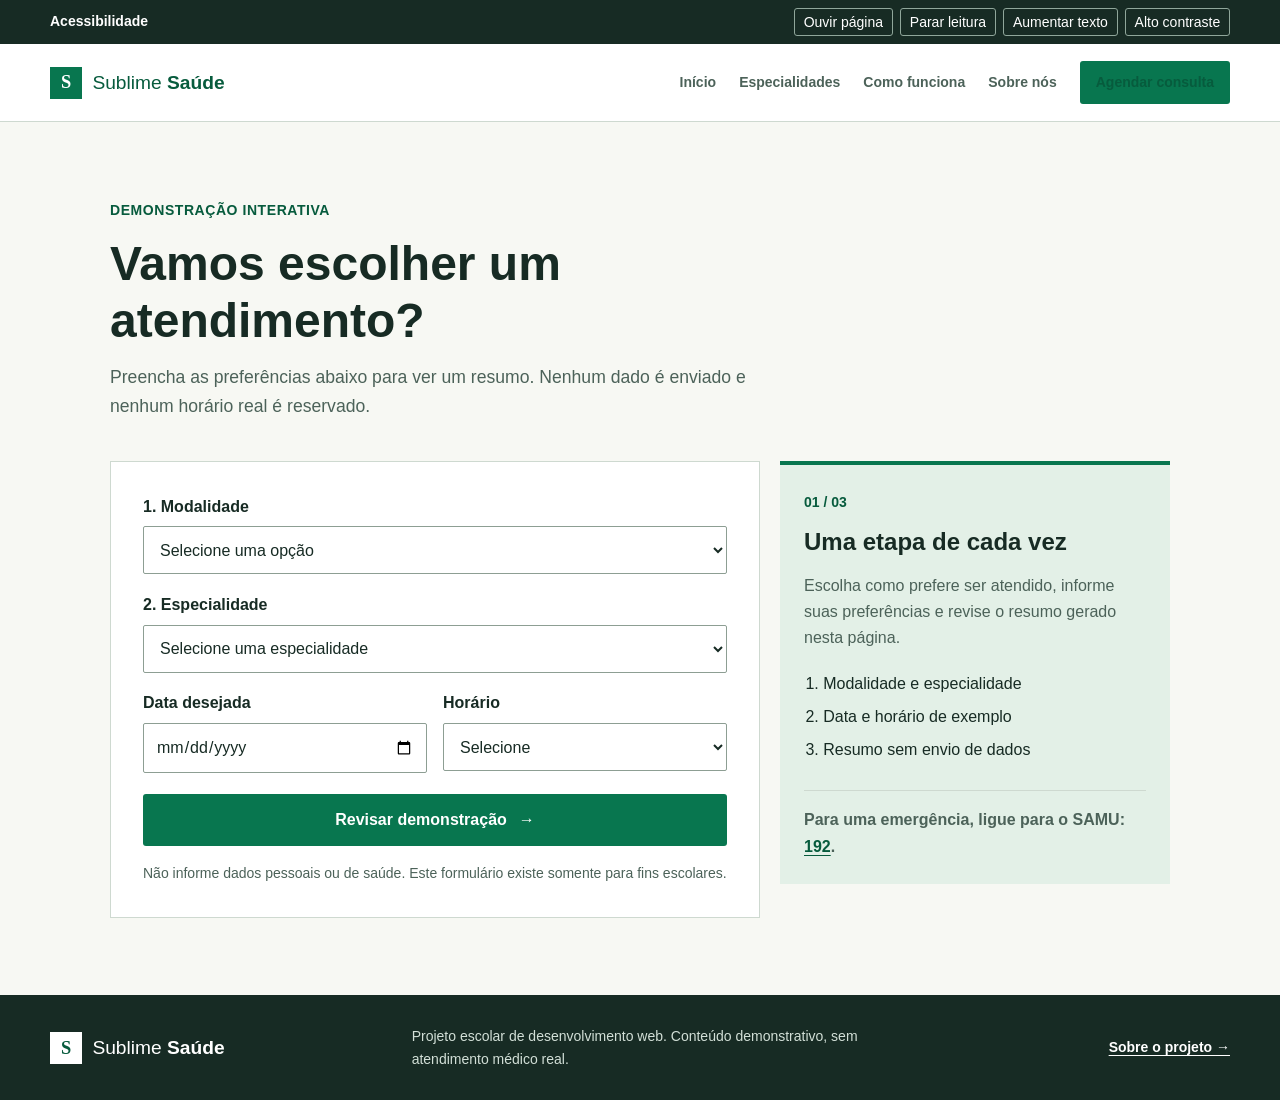
==== agendar-consulta.html @ 7d084923 "Initial project upload" ====
<!doctype html>
<html lang="pt-BR">
<head>
  <meta charset="utf-8">
  <meta name="viewport" content="width=device-width, initial-scale=1">
  <meta name="description" content="Simule as etapas de escolha de um atendimento no projeto escolar Sublime Saúde.">
  <title>Agendar consulta | Sublime Saúde</title>
  <link rel="stylesheet" href="assets/css/style.css">
  <script src="assets/js/app.js" defer></script>
</head>
<body>
  <a class="skip-link" href="#conteudo">Pular para o conteúdo</a>
  <div class="accessibility-bar" role="region" aria-label="Recursos de acessibilidade"><div class="accessibility-inner">
    <span class="accessibility-label">Acessibilidade</span><button class="utility-button" type="button" data-action="speak">Ouvir página</button><button class="utility-button" type="button" data-action="stop-speaking">Parar leitura</button><button class="utility-button" type="button" data-action="text-size" aria-pressed="false">Aumentar texto</button><button class="utility-button" type="button" data-action="contrast" aria-pressed="false">Alto contraste</button><span class="sr-only" data-accessibility-status role="status" aria-live="polite"></span>
  </div></div>
  <header class="site-header">
    <a class="brand" href="index.html" aria-label="Sublime Saúde, início"><span class="brand-mark" aria-hidden="true">S</span><span>Sublime <strong>Saúde</strong></span></a>
    <button class="menu-toggle" type="button" aria-label="Abrir menu" aria-expanded="false" aria-controls="navegacao-principal" data-menu-toggle><span class="menu-icon" aria-hidden="true">☰</span><span class="sr-only">Abrir menu</span></button>
    <nav class="site-nav" id="navegacao-principal" aria-label="Navegação principal" data-site-nav><a href="index.html">Início</a><a href="especialidades.html">Especialidades</a><a href="como-funciona.html">Como funciona</a><a href="sobre-nos.html">Sobre nós</a><a class="nav-cta" href="agendar-consulta.html" aria-current="page">Agendar consulta</a></nav>
  </header>
  <main id="conteudo" class="page-main booking-main">
    <header class="page-heading"><p class="eyebrow">Demonstração interativa</p><h1>Vamos escolher um atendimento?</h1><p>Preencha as preferências abaixo para ver um resumo. Nenhum dado é enviado e nenhum horário real é reservado.</p></header>
    <div class="booking-layout">
      <form class="booking-form" id="appointment-form">
        <div class="form-field"><label for="modalidade">1. Modalidade</label><select id="modalidade" name="modalidade" required><option value="">Selecione uma opção</option><option value="presencial">Presencial</option><option value="online">Online</option></select></div>
        <div class="form-field"><label for="especialidade">2. Especialidade</label><select id="especialidade" name="especialidade" required><option value="">Selecione uma especialidade</option><option>Clínica geral</option><option>Cardiologia</option><option>Pediatria</option><option>Dermatologia</option><option>Psicologia</option><option>Oftalmologia</option></select></div>
        <div class="form-field" id="unit-field" hidden><label for="unidade">3. Unidade de exemplo</label><select id="unidade" name="unidade"><option value="">Selecione uma unidade</option><option>Unidade Central (exemplo)</option><option>Unidade Jardim (exemplo)</option></select></div>
        <div class="form-row"><div class="form-field"><label for="data">Data desejada</label><input id="data" name="data" type="date" required></div><div class="form-field"><label for="horario">Horário</label><select id="horario" name="horario" required><option value="">Selecione</option><option>09:00</option><option>10:30</option><option>13:30</option><option>15:00</option></select></div></div>
        <button class="button button-primary form-submit" type="submit">Revisar demonstração <span aria-hidden="true">→</span></button>
        <p class="form-footnote">Não informe dados pessoais ou de saúde. Este formulário existe somente para fins escolares.</p>
      </form>
      <aside class="booking-aside"><span class="aside-index">01 / 03</span><h2>Uma etapa de cada vez</h2><p>Escolha como prefere ser atendido, informe suas preferências e revise o resumo gerado nesta página.</p><ol><li>Modalidade e especialidade</li><li>Data e horário de exemplo</li><li>Resumo sem envio de dados</li></ol><p class="aside-note">Para uma emergência, ligue para o SAMU: <a href="tel:192">192</a>.</p></aside>
    </div>
    <section class="confirmation" id="confirmation" tabindex="-1" hidden aria-labelledby="confirmation-title" aria-live="polite"><span class="confirmation-mark" aria-hidden="true">✓</span><div><h2 id="confirmation-title">Resumo demonstrativo</h2><p id="confirmation-summary"></p><p class="confirmation-note">Esta simulação não reserva consulta nem envia informações.</p></div></section>
  </main>
  <footer class="site-footer"><div class="footer-inner"><a class="brand footer-brand" href="index.html"><span class="brand-mark" aria-hidden="true">S</span><span>Sublime <strong>Saúde</strong></span></a><p>Projeto escolar de desenvolvimento web. Conteúdo demonstrativo, sem atendimento médico real.</p><a href="sobre-nos.html#projeto">Sobre o projeto <span aria-hidden="true">→</span></a></div></footer>
</body>
</html>
---- assets/css/style.css ----
@charset "UTF-8";

:root {
  color-scheme: light;
  --ink: #172b24;
  --muted: #4c6259;
  --green: #08764f;
  --green-dark: #075b3d;
  --green-soft: #e3f0e7;
  --blue: #27678a;
  --blue-soft: #e4f0f5;
  --gold: #a96b13;
  --gold-soft: #f7efd9;
  --paper: #f7f8f3;
  --white: #ffffff;
  --line: #ced9d0;
  --focus: #f0a923;
  --body-size: 1rem;
  --small-size: 0.875rem;
  font-family: "Trebuchet MS", "Segoe UI", sans-serif;
  font-synthesis: none;
  text-rendering: optimizeLegibility;
}

* { box-sizing: border-box; }
html { scroll-behavior: smooth; }
body { margin: 0; background: var(--paper); color: var(--ink); font-size: var(--body-size); line-height: 1.65; }
body.text-large { --body-size: 1.2rem; --small-size: 1rem; }
body.high-contrast { --ink: #000000; --muted: #222222; --green: #005b26; --green-dark: #003d18; --green-soft: #e5ffe9; --blue: #003d75; --blue-soft: #e5f1ff; --gold: #704000; --gold-soft: #fff3c7; --paper: #ffffff; --white: #ffffff; --line: #333333; --focus: #ffb000; }
a { color: var(--green-dark); text-underline-offset: 0.2em; }
a:hover { color: var(--blue); }
button, input, select { font: inherit; }
button, a, input, select { -webkit-tap-highlight-color: transparent; }
:focus-visible { outline: 3px solid var(--focus); outline-offset: 3px; }
[hidden] { display: none !important; }
.sr-only { position: absolute; width: 1px; height: 1px; padding: 0; margin: -1px; overflow: hidden; clip: rect(0, 0, 0, 0); white-space: nowrap; border: 0; }
.skip-link { position: absolute; z-index: 10; top: 0.5rem; left: 0.5rem; padding: 0.75rem 1rem; background: var(--ink); color: var(--white); transform: translateY(-160%); }
.skip-link:focus { transform: translateY(0); color: var(--white); }

.accessibility-bar { background: var(--ink); color: var(--white); }
.accessibility-inner { width: min(1180px, calc(100% - 2rem)); min-height: 44px; margin: 0 auto; display: flex; align-items: center; justify-content: flex-end; gap: 0.45rem; }
.accessibility-label { margin-right: auto; font-size: var(--small-size); font-weight: 700; }
.utility-button { border: 1px solid #8fa69a; border-radius: 3px; background: transparent; color: var(--white); padding: 0.25rem 0.55rem; cursor: pointer; font-size: var(--small-size); line-height: 1.3; }
.utility-button:hover, .utility-button[aria-pressed="true"] { background: var(--white); color: var(--ink); }
.site-header { min-height: 78px; padding: 0 max(1rem, calc((100% - 1180px) / 2)); display: flex; align-items: center; justify-content: space-between; gap: 1.5rem; background: var(--white); border-bottom: 1px solid var(--line); position: relative; z-index: 5; }
.brand { color: var(--green-dark); display: inline-flex; gap: 0.65rem; align-items: center; text-decoration: none; font-size: 1.2rem; font-weight: 500; white-space: nowrap; }
.brand:hover { color: var(--green-dark); }
.brand strong { font-weight: 800; }
.brand-mark { width: 2rem; height: 2rem; display: inline-grid; place-items: center; background: var(--green); color: var(--white); font-family: Georgia, serif; font-size: 1.15rem; font-weight: 700; }
.site-nav { display: flex; align-items: center; gap: clamp(0.75rem, 1.8vw, 1.6rem); }
.site-nav a { color: var(--muted); text-decoration: none; font-size: var(--small-size); font-weight: 700; padding: 0.5rem 0; }
.site-nav a:hover, .site-nav a[aria-current="page"] { color: var(--green-dark); }
.site-nav a[aria-current="page"]:not(.nav-cta) { box-shadow: inset 0 -2px var(--green); }
.site-nav .nav-cta { padding: 0.65rem 1rem; background: var(--green); color: var(--white); border-radius: 3px; }
.site-nav .nav-cta:hover { background: var(--green-dark); color: var(--white); }
.menu-toggle { display: none; border: 1px solid var(--line); background: var(--white); color: var(--ink); min-width: 44px; min-height: 44px; cursor: pointer; }
.menu-icon { font-size: 1.3rem; }

.section-wrap { width: min(1180px, calc(100% - 2rem)); margin-inline: auto; }
.hero { min-height: 555px; padding-block: clamp(3rem, 7vw, 6rem); display: grid; grid-template-columns: 1fr 0.92fr; gap: clamp(2rem, 6vw, 5rem); align-items: center; }
.hero-copy { max-width: 590px; }
.eyebrow { margin: 0 0 0.8rem; color: var(--green-dark); font-size: var(--small-size); font-weight: 800; letter-spacing: 0.04em; text-transform: uppercase; }
.eyebrow-dot { display: inline-block; width: 0.6rem; height: 0.6rem; margin-right: 0.4rem; background: var(--gold); border-radius: 50%; }
h1, h2, h3, p { overflow-wrap: break-word; }
h1, h2, h3 { line-height: 1.2; }
.hero h1 { margin: 0; max-width: 650px; font-size: clamp(2.7rem, 5vw, 4.25rem); letter-spacing: 0; line-height: 1.05; }
.hero h1 span { color: var(--green); }
.hero-intro { max-width: 540px; margin: 1.4rem 0 1.8rem; color: var(--muted); font-size: 1.15rem; }
.button-row { display: flex; flex-wrap: wrap; gap: 0.75rem; }
.button { min-height: 48px; display: inline-flex; justify-content: center; align-items: center; gap: 0.75rem; padding: 0.7rem 1.15rem; border: 2px solid transparent; border-radius: 3px; text-align: center; text-decoration: none; font-weight: 800; cursor: pointer; }
.button-primary { background: var(--green); color: var(--white); }
.button-primary:hover { background: var(--green-dark); color: var(--white); }
.button-secondary { border-color: var(--green); background: transparent; color: var(--green-dark); }
.button-secondary:hover { background: var(--green-soft); color: var(--green-dark); }
.demo-note { display: flex; align-items: center; gap: 0.5rem; margin: 1.2rem 0 0; color: var(--muted); font-size: var(--small-size); }
.demo-note span { display: inline-grid; width: 1.25rem; height: 1.25rem; place-items: center; border: 1px solid currentColor; border-radius: 50%; font-size: 0.75rem; font-weight: 800; }

.hero-art { min-height: 390px; position: relative; overflow: hidden; background: #e8f0e7; border: 1px solid #cbd8cc; isolation: isolate; }
.art-sun { position: absolute; width: 8rem; height: 8rem; right: 12%; top: 9%; border-radius: 50%; background: #f1d48d; }
.art-window { position: absolute; top: 13%; left: 10%; width: 36%; height: 38%; display: grid; grid-template-columns: 1fr 1fr; grid-template-rows: 1fr 1fr; gap: 0.4rem; padding: 0.5rem; border: 0.5rem solid #fff; background: #c8e2ea; }
.art-window span { background: #b6d8df; }
.art-plant { position: absolute; z-index: 2; bottom: 23%; left: 7%; width: 4rem; height: 5.5rem; }
.art-plant i { position: absolute; bottom: 1.4rem; left: 1.55rem; width: 1rem; height: 2.8rem; background: #43835f; border-radius: 100% 0 100% 0; transform: rotate(-32deg); }
.art-plant i:nth-child(2) { transform: rotate(35deg); left: 2rem; height: 2.5rem; }
.art-plant i:nth-child(3) { transform: rotate(-65deg); left: 0.9rem; height: 2.2rem; }
.art-plant b { position: absolute; bottom: 0; left: 0.7rem; width: 2.8rem; height: 1.8rem; background: #c16c49; border-radius: 0 0 0.5rem 0.5rem; }
.art-person { position: absolute; z-index: 3; bottom: 13%; width: 5rem; height: 10rem; }
.art-person span { position: absolute; top: 0; left: 1.15rem; width: 2.75rem; height: 2.75rem; border-radius: 50%; background: #b87853; }
.art-person i { position: absolute; left: 0; bottom: 0; width: 5rem; height: 7.8rem; border-radius: 2rem 2rem 0.2rem 0.2rem; background: #397b60; }
.art-person-one { left: 36%; }
.art-person-two { left: 57%; transform: scale(0.82); transform-origin: bottom; }
.art-person-two i { background: #39739a; }
.art-counter { position: absolute; z-index: 4; right: 0; bottom: 0; width: 100%; height: 18%; background: #c48f65; border-top: 0.5rem solid #a9704b; }
.art-sign { position: absolute; z-index: 5; top: 14%; right: 8%; display: flex; gap: 0.7rem; align-items: center; padding: 0.75rem 1rem; background: var(--white); box-shadow: 0 4px 14px #20372a20; }
.art-sign .brand-mark { background: var(--green-soft); color: var(--green-dark); }
.art-sign strong, .art-sign small { display: block; }
.art-sign small { color: var(--muted); font-size: 0.75rem; }
.art-caption { position: absolute; z-index: 5; right: 1rem; bottom: 0.7rem; margin: 0; color: #fff; font-size: var(--small-size); font-weight: 700; text-shadow: 0 1px 3px #333; }

.section-band { padding-block: clamp(3rem, 6vw, 5rem); background: #edf2eb; border-block: 1px solid var(--line); }
.section-heading { margin-bottom: 2rem; display: flex; justify-content: space-between; align-items: end; gap: 1rem; }
.section-heading .eyebrow { margin-bottom: 0.35rem; }
.section-heading h2, .page-heading h1 { margin: 0; font-size: clamp(2rem, 4vw, 3rem); }
.text-link { font-weight: 800; text-decoration-thickness: 1px; }
.service-grid { display: grid; grid-template-columns: repeat(3, 1fr); gap: 1px; background: var(--line); border: 1px solid var(--line); }
.service-item { min-height: 260px; position: relative; padding: 1.5rem; background: var(--paper); }
.service-number { position: absolute; top: 1.3rem; right: 1.3rem; color: #74867c; font-size: var(--small-size); font-weight: 800; }
.service-icon, .specialty-symbol { width: 2.7rem; height: 2.7rem; display: inline-grid; place-items: center; font-size: 1.25rem; font-weight: 800; }
.icon-green { background: var(--green-soft); color: var(--green-dark); }
.icon-blue { background: var(--blue-soft); color: var(--blue); }
.icon-yellow { background: var(--gold-soft); color: var(--gold); }
.service-item h3 { margin: 1.2rem 0 0.5rem; font-size: 1.3rem; }
.service-item p { min-height: 3.2rem; margin: 0 0 1rem; color: var(--muted); }
.service-item > a { font-weight: 800; }
.emergency { margin-block: 2rem 3rem; display: flex; align-items: flex-start; gap: 1rem; padding: 1.25rem; background: var(--blue-soft); border-left: 4px solid var(--blue); }
.emergency-icon { flex: 0 0 2rem; width: 2rem; height: 2rem; display: grid; place-items: center; border: 2px solid var(--blue); border-radius: 50%; color: var(--blue); font-weight: 900; }
.emergency h2 { margin: 0 0 0.35rem; font-size: 1.2rem; }
.emergency p { margin: 0; color: var(--muted); }

.page-main { width: min(1000px, calc(100% - 2rem)); min-height: 65vh; margin: 0 auto; padding-block: clamp(2.5rem, 6vw, 5rem); }
.page-heading { max-width: 760px; margin-bottom: 2.5rem; }
.page-heading h1 { margin-bottom: 0.8rem; }
.page-heading > p:last-child { max-width: 700px; margin: 0; color: var(--muted); font-size: 1.1rem; }
.specialty-grid { display: grid; grid-template-columns: repeat(3, 1fr); gap: 1rem; }
.specialty-card { padding: 1.4rem; background: var(--white); border: 1px solid var(--line); border-top: 3px solid var(--green); }
.specialty-card h2 { margin: 1rem 0 0.5rem; font-size: 1.35rem; }
.specialty-card p { min-height: 4rem; margin: 0 0 1rem; color: var(--muted); }
.notice { margin-top: 1.5rem; padding: 1rem 1.15rem; background: var(--gold-soft); border-left: 4px solid var(--gold); }
.notice p { display: inline; margin: 0 0 0 0.35rem; color: var(--ink); }
.page-action { margin-top: 2rem; }
.steps-list { margin: 0; padding: 0; list-style: none; border-top: 1px solid var(--line); }
.steps-list li { display: grid; grid-template-columns: 4rem 1fr; gap: 1rem; padding: 1.5rem 0; border-bottom: 1px solid var(--line); }
.step-number { color: var(--green); font-size: 1.6rem; font-weight: 800; }
.steps-list h2 { margin: 0 0 0.4rem; font-size: 1.3rem; }
.steps-list p { max-width: 680px; margin: 0; color: var(--muted); }
.accessibility-explainer { margin-top: 3rem; padding: clamp(1rem, 4vw, 2rem); background: var(--white); border: 1px solid var(--line); }
.accessibility-explainer > h2 { margin: 0 0 1.5rem; font-size: 1.8rem; }
.accessibility-grid { display: grid; grid-template-columns: repeat(3, 1fr); gap: 1.25rem; }
.accessibility-grid h3 { margin: 0 0 0.5rem; font-size: 1.1rem; }
.accessibility-grid p { margin: 0; color: var(--muted); }
.accessibility-explainer .notice { margin-top: 1.5rem; }
.about-layout { display: grid; grid-template-columns: 0.9fr 1.1fr; gap: 2rem; }
.about-lead { padding: 1.5rem; background: var(--green-dark); color: var(--white); }
.about-lead h2 { margin: 1rem 0; font-size: 1.8rem; }
.about-lead p { margin: 0; color: #e2eee6; }
.about-mark { width: 3rem; height: 3rem; display: grid; place-items: center; background: var(--white); color: var(--green-dark); font-family: Georgia, serif; font-size: 1.8rem; font-weight: 700; }
.about-details article { padding: 0.25rem 0 1.2rem; border-bottom: 1px solid var(--line); }
.about-details article + article { padding-top: 1.1rem; }
.about-details h3 { margin: 0 0 0.45rem; font-size: 1.2rem; }
.about-details p { margin: 0; color: var(--muted); }

.booking-main { width: min(1060px, calc(100% - 2rem)); }
.booking-layout { display: grid; grid-template-columns: 1.25fr 0.75fr; gap: 1.25rem; align-items: start; }
.booking-form { padding: clamp(1rem, 4vw, 2rem); background: var(--white); border: 1px solid var(--line); }
.form-field { margin-bottom: 1.1rem; }
.form-field label { display: block; margin-bottom: 0.4rem; font-weight: 800; }
.form-field input, .form-field select { width: 100%; min-height: 48px; padding: 0.6rem 0.75rem; border: 1px solid #8d9e93; border-radius: 2px; background: var(--white); color: var(--ink); }
.form-row { display: grid; grid-template-columns: 1fr 1fr; gap: 1rem; }
.form-submit { width: 100%; margin-top: 0.2rem; }
.form-footnote { margin: 1rem 0 0; color: var(--muted); font-size: var(--small-size); }
.booking-aside { padding: 1.5rem; background: var(--green-soft); border-top: 4px solid var(--green); }
.aside-index { color: var(--green-dark); font-size: var(--small-size); font-weight: 900; }
.booking-aside h2 { margin: 0.8rem 0; font-size: 1.5rem; }
.booking-aside p { color: var(--muted); }
.booking-aside ol { padding-left: 1.2rem; }
.booking-aside li { padding: 0.2rem 0; }
.booking-aside .aside-note { margin: 1.5rem 0 0; padding-top: 1rem; border-top: 1px solid var(--line); font-weight: 700; }
.confirmation { margin-top: 1.5rem; padding: 1.2rem; display: flex; gap: 1rem; background: var(--blue-soft); border: 1px solid var(--blue); }
.confirmation-mark { flex: 0 0 2.25rem; width: 2.25rem; height: 2.25rem; display: grid; place-items: center; background: var(--blue); color: var(--white); font-weight: 900; }
.confirmation h2 { margin: 0 0 0.4rem; font-size: 1.25rem; }
.confirmation p { margin: 0; }
.confirmation-note { margin-top: 0.35rem !important; color: var(--muted); font-size: var(--small-size); }

.site-footer { background: var(--ink); color: var(--white); }
.footer-inner { width: min(1180px, calc(100% - 2rem)); min-height: 105px; margin: 0 auto; padding-block: 1.5rem; display: flex; justify-content: space-between; align-items: center; gap: 1.5rem; }
.footer-brand, .footer-brand:hover { color: var(--white); }
.footer-brand .brand-mark { background: var(--white); color: var(--green-dark); }
.footer-inner p { max-width: 510px; margin: 0; color: #d2dfd7; font-size: var(--small-size); }
.footer-inner > a:last-child { color: var(--white); font-size: var(--small-size); font-weight: 700; white-space: nowrap; }

@media (max-width: 850px) {
  .site-header { min-height: 70px; }
  .menu-toggle { display: inline-grid; place-items: center; }
  .site-nav { display: none; position: absolute; top: 100%; left: 0; right: 0; padding: 0.7rem 1rem 1rem; background: var(--white); border-bottom: 1px solid var(--line); box-shadow: 0 8px 14px #172b2417; }
  .site-nav.is-open { display: grid; gap: 0.15rem; }
  .site-nav a { padding: 0.75rem; }
  .site-nav .nav-cta { text-align: center; margin-top: 0.35rem; }
  .hero { grid-template-columns: 1fr 0.85fr; gap: 1.5rem; }
  .hero-art { min-height: 340px; }
  .specialty-grid { grid-template-columns: repeat(2, 1fr); }
}
@media (max-width: 640px) {
  .accessibility-inner { width: calc(100% - 1rem); padding-block: 0.45rem; justify-content: flex-start; flex-wrap: wrap; }
  .accessibility-label { flex-basis: 100%; }
  .utility-button { min-height: 38px; }
  .site-header { padding-inline: 1rem; }
  .hero { min-height: 0; padding-block: 3rem; grid-template-columns: 1fr; }
  .hero h1 { font-size: clamp(2.4rem, 11vw, 3.3rem); }
  .hero-art { min-height: 300px; }
  .section-heading { align-items: flex-start; flex-direction: column; }
  .service-grid { grid-template-columns: 1fr; }
  .service-item { min-height: 0; }
  .service-item p { min-height: 0; }
  .emergency { margin-block: 1.5rem 2rem; }
  .specialty-grid, .accessibility-grid, .about-layout, .booking-layout { grid-template-columns: 1fr; }
  .specialty-card p { min-height: 0; }
  .page-heading { margin-bottom: 1.75rem; }
  .steps-list li { grid-template-columns: 2.75rem 1fr; gap: 0.6rem; }
  .form-row { grid-template-columns: 1fr; gap: 0; }
  .footer-inner { align-items: flex-start; flex-direction: column; gap: 0.75rem; }
}
@media (prefers-reduced-motion: reduce) {
  *, *::before, *::after { scroll-behavior: auto !important; transition-duration: 0.01ms !important; animation-duration: 0.01ms !important; }
}
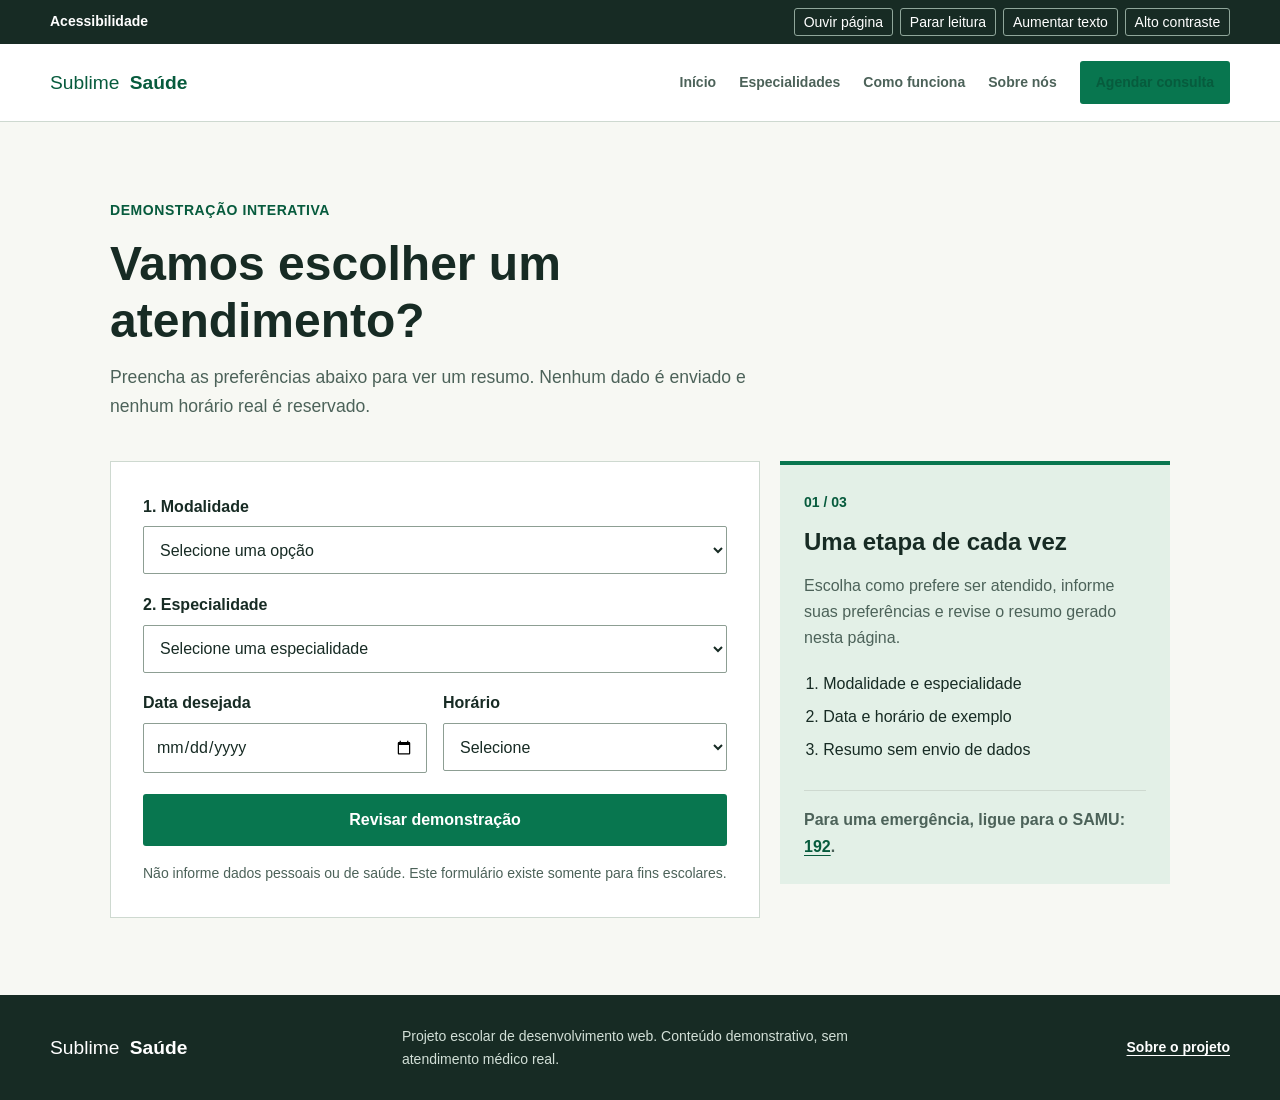
==== commit 98348727: "Remove decorative icons from site" ====
--- a/agendar-consulta.html
+++ b/agendar-consulta.html
@@ -14,8 +14,8 @@
     <span class="accessibility-label">Acessibilidade</span><button class="utility-button" type="button" data-action="speak">Ouvir página</button><button class="utility-button" type="button" data-action="stop-speaking">Parar leitura</button><button class="utility-button" type="button" data-action="text-size" aria-pressed="false">Aumentar texto</button><button class="utility-button" type="button" data-action="contrast" aria-pressed="false">Alto contraste</button><span class="sr-only" data-accessibility-status role="status" aria-live="polite"></span>
   </div></div>
   <header class="site-header">
-    <a class="brand" href="index.html" aria-label="Sublime Saúde, início"><span class="brand-mark" aria-hidden="true">S</span><span>Sublime <strong>Saúde</strong></span></a>
-    <button class="menu-toggle" type="button" aria-label="Abrir menu" aria-expanded="false" aria-controls="navegacao-principal" data-menu-toggle><span class="menu-icon" aria-hidden="true">☰</span><span class="sr-only">Abrir menu</span></button>
+    <a class="brand" href="index.html" aria-label="Sublime Saúde, início">Sublime <strong>Saúde</strong></a>
+    <button class="menu-toggle" type="button" aria-label="Abrir menu" aria-expanded="false" aria-controls="navegacao-principal" data-menu-toggle>Menu</button>
     <nav class="site-nav" id="navegacao-principal" aria-label="Navegação principal" data-site-nav><a href="index.html">Início</a><a href="especialidades.html">Especialidades</a><a href="como-funciona.html">Como funciona</a><a href="sobre-nos.html">Sobre nós</a><a class="nav-cta" href="agendar-consulta.html" aria-current="page">Agendar consulta</a></nav>
   </header>
   <main id="conteudo" class="page-main booking-main">
@@ -26,13 +26,13 @@
         <div class="form-field"><label for="especialidade">2. Especialidade</label><select id="especialidade" name="especialidade" required><option value="">Selecione uma especialidade</option><option>Clínica geral</option><option>Cardiologia</option><option>Pediatria</option><option>Dermatologia</option><option>Psicologia</option><option>Oftalmologia</option></select></div>
         <div class="form-field" id="unit-field" hidden><label for="unidade">3. Unidade de exemplo</label><select id="unidade" name="unidade"><option value="">Selecione uma unidade</option><option>Unidade Central (exemplo)</option><option>Unidade Jardim (exemplo)</option></select></div>
         <div class="form-row"><div class="form-field"><label for="data">Data desejada</label><input id="data" name="data" type="date" required></div><div class="form-field"><label for="horario">Horário</label><select id="horario" name="horario" required><option value="">Selecione</option><option>09:00</option><option>10:30</option><option>13:30</option><option>15:00</option></select></div></div>
-        <button class="button button-primary form-submit" type="submit">Revisar demonstração <span aria-hidden="true">→</span></button>
+        <button class="button button-primary form-submit" type="submit">Revisar demonstração</button>
         <p class="form-footnote">Não informe dados pessoais ou de saúde. Este formulário existe somente para fins escolares.</p>
       </form>
       <aside class="booking-aside"><span class="aside-index">01 / 03</span><h2>Uma etapa de cada vez</h2><p>Escolha como prefere ser atendido, informe suas preferências e revise o resumo gerado nesta página.</p><ol><li>Modalidade e especialidade</li><li>Data e horário de exemplo</li><li>Resumo sem envio de dados</li></ol><p class="aside-note">Para uma emergência, ligue para o SAMU: <a href="tel:192">192</a>.</p></aside>
     </div>
-    <section class="confirmation" id="confirmation" tabindex="-1" hidden aria-labelledby="confirmation-title" aria-live="polite"><span class="confirmation-mark" aria-hidden="true">✓</span><div><h2 id="confirmation-title">Resumo demonstrativo</h2><p id="confirmation-summary"></p><p class="confirmation-note">Esta simulação não reserva consulta nem envia informações.</p></div></section>
+    <section class="confirmation" id="confirmation" tabindex="-1" hidden aria-labelledby="confirmation-title" aria-live="polite"><div><h2 id="confirmation-title">Resumo demonstrativo</h2><p id="confirmation-summary"></p><p class="confirmation-note">Esta simulação não reserva consulta nem envia informações.</p></div></section>
   </main>
-  <footer class="site-footer"><div class="footer-inner"><a class="brand footer-brand" href="index.html"><span class="brand-mark" aria-hidden="true">S</span><span>Sublime <strong>Saúde</strong></span></a><p>Projeto escolar de desenvolvimento web. Conteúdo demonstrativo, sem atendimento médico real.</p><a href="sobre-nos.html#projeto">Sobre o projeto <span aria-hidden="true">→</span></a></div></footer>
+  <footer class="site-footer"><div class="footer-inner"><a class="brand footer-brand" href="index.html">Sublime <strong>Saúde</strong></a><p>Projeto escolar de desenvolvimento web. Conteúdo demonstrativo, sem atendimento médico real.</p><a href="sobre-nos.html#projeto">Sobre o projeto</a></div></footer>
 </body>
 </html>
--- a/assets/css/style.css
+++ b/assets/css/style.css
@@ -46,7 +46,6 @@
 .brand { color: var(--green-dark); display: inline-flex; gap: 0.65rem; align-items: center; text-decoration: none; font-size: 1.2rem; font-weight: 500; white-space: nowrap; }
 .brand:hover { color: var(--green-dark); }
 .brand strong { font-weight: 800; }
-.brand-mark { width: 2rem; height: 2rem; display: inline-grid; place-items: center; background: var(--green); color: var(--white); font-family: Georgia, serif; font-size: 1.15rem; font-weight: 700; }
 .site-nav { display: flex; align-items: center; gap: clamp(0.75rem, 1.8vw, 1.6rem); }
 .site-nav a { color: var(--muted); text-decoration: none; font-size: var(--small-size); font-weight: 700; padding: 0.5rem 0; }
 .site-nav a:hover, .site-nav a[aria-current="page"] { color: var(--green-dark); }
@@ -54,13 +53,11 @@
 .site-nav .nav-cta { padding: 0.65rem 1rem; background: var(--green); color: var(--white); border-radius: 3px; }
 .site-nav .nav-cta:hover { background: var(--green-dark); color: var(--white); }
 .menu-toggle { display: none; border: 1px solid var(--line); background: var(--white); color: var(--ink); min-width: 44px; min-height: 44px; cursor: pointer; }
-.menu-icon { font-size: 1.3rem; }
 
 .section-wrap { width: min(1180px, calc(100% - 2rem)); margin-inline: auto; }
 .hero { min-height: 555px; padding-block: clamp(3rem, 7vw, 6rem); display: grid; grid-template-columns: 1fr 0.92fr; gap: clamp(2rem, 6vw, 5rem); align-items: center; }
 .hero-copy { max-width: 590px; }
 .eyebrow { margin: 0 0 0.8rem; color: var(--green-dark); font-size: var(--small-size); font-weight: 800; letter-spacing: 0.04em; text-transform: uppercase; }
-.eyebrow-dot { display: inline-block; width: 0.6rem; height: 0.6rem; margin-right: 0.4rem; background: var(--gold); border-radius: 50%; }
 h1, h2, h3, p { overflow-wrap: break-word; }
 h1, h2, h3 { line-height: 1.2; }
 .hero h1 { margin: 0; max-width: 650px; font-size: clamp(2.7rem, 5vw, 4.25rem); letter-spacing: 0; line-height: 1.05; }
@@ -72,8 +69,7 @@
 .button-primary:hover { background: var(--green-dark); color: var(--white); }
 .button-secondary { border-color: var(--green); background: transparent; color: var(--green-dark); }
 .button-secondary:hover { background: var(--green-soft); color: var(--green-dark); }
-.demo-note { display: flex; align-items: center; gap: 0.5rem; margin: 1.2rem 0 0; color: var(--muted); font-size: var(--small-size); }
-.demo-note span { display: inline-grid; width: 1.25rem; height: 1.25rem; place-items: center; border: 1px solid currentColor; border-radius: 50%; font-size: 0.75rem; font-weight: 800; }
+.demo-note { margin: 1.2rem 0 0; color: var(--muted); font-size: var(--small-size); }
 
 .hero-art { min-height: 390px; position: relative; overflow: hidden; background: #e8f0e7; border: 1px solid #cbd8cc; isolation: isolate; }
 .art-sun { position: absolute; width: 8rem; height: 8rem; right: 12%; top: 9%; border-radius: 50%; background: #f1d48d; }
@@ -91,8 +87,7 @@
 .art-person-two { left: 57%; transform: scale(0.82); transform-origin: bottom; }
 .art-person-two i { background: #39739a; }
 .art-counter { position: absolute; z-index: 4; right: 0; bottom: 0; width: 100%; height: 18%; background: #c48f65; border-top: 0.5rem solid #a9704b; }
-.art-sign { position: absolute; z-index: 5; top: 14%; right: 8%; display: flex; gap: 0.7rem; align-items: center; padding: 0.75rem 1rem; background: var(--white); box-shadow: 0 4px 14px #20372a20; }
-.art-sign .brand-mark { background: var(--green-soft); color: var(--green-dark); }
+.art-sign { position: absolute; z-index: 5; top: 14%; right: 8%; display: flex; align-items: center; padding: 0.75rem 1rem; background: var(--white); box-shadow: 0 4px 14px #20372a20; }
 .art-sign strong, .art-sign small { display: block; }
 .art-sign small { color: var(--muted); font-size: 0.75rem; }
 .art-caption { position: absolute; z-index: 5; right: 1rem; bottom: 0.7rem; margin: 0; color: #fff; font-size: var(--small-size); font-weight: 700; text-shadow: 0 1px 3px #333; }
@@ -104,16 +99,10 @@
 .text-link { font-weight: 800; text-decoration-thickness: 1px; }
 .service-grid { display: grid; grid-template-columns: repeat(3, 1fr); gap: 1px; background: var(--line); border: 1px solid var(--line); }
 .service-item { min-height: 260px; position: relative; padding: 1.5rem; background: var(--paper); }
-.service-number { position: absolute; top: 1.3rem; right: 1.3rem; color: #74867c; font-size: var(--small-size); font-weight: 800; }
-.service-icon, .specialty-symbol { width: 2.7rem; height: 2.7rem; display: inline-grid; place-items: center; font-size: 1.25rem; font-weight: 800; }
-.icon-green { background: var(--green-soft); color: var(--green-dark); }
-.icon-blue { background: var(--blue-soft); color: var(--blue); }
-.icon-yellow { background: var(--gold-soft); color: var(--gold); }
-.service-item h3 { margin: 1.2rem 0 0.5rem; font-size: 1.3rem; }
+.service-item h3 { margin: 0 0 0.5rem; font-size: 1.3rem; }
 .service-item p { min-height: 3.2rem; margin: 0 0 1rem; color: var(--muted); }
 .service-item > a { font-weight: 800; }
-.emergency { margin-block: 2rem 3rem; display: flex; align-items: flex-start; gap: 1rem; padding: 1.25rem; background: var(--blue-soft); border-left: 4px solid var(--blue); }
-.emergency-icon { flex: 0 0 2rem; width: 2rem; height: 2rem; display: grid; place-items: center; border: 2px solid var(--blue); border-radius: 50%; color: var(--blue); font-weight: 900; }
+.emergency { margin-block: 2rem 3rem; padding: 1.25rem; background: var(--blue-soft); border-left: 4px solid var(--blue); }
 .emergency h2 { margin: 0 0 0.35rem; font-size: 1.2rem; }
 .emergency p { margin: 0; color: var(--muted); }
 
@@ -123,7 +112,7 @@
 .page-heading > p:last-child { max-width: 700px; margin: 0; color: var(--muted); font-size: 1.1rem; }
 .specialty-grid { display: grid; grid-template-columns: repeat(3, 1fr); gap: 1rem; }
 .specialty-card { padding: 1.4rem; background: var(--white); border: 1px solid var(--line); border-top: 3px solid var(--green); }
-.specialty-card h2 { margin: 1rem 0 0.5rem; font-size: 1.35rem; }
+.specialty-card h2 { margin: 0 0 0.5rem; font-size: 1.35rem; }
 .specialty-card p { min-height: 4rem; margin: 0 0 1rem; color: var(--muted); }
 .notice { margin-top: 1.5rem; padding: 1rem 1.15rem; background: var(--gold-soft); border-left: 4px solid var(--gold); }
 .notice p { display: inline; margin: 0 0 0 0.35rem; color: var(--ink); }
@@ -143,7 +132,6 @@
 .about-lead { padding: 1.5rem; background: var(--green-dark); color: var(--white); }
 .about-lead h2 { margin: 1rem 0; font-size: 1.8rem; }
 .about-lead p { margin: 0; color: #e2eee6; }
-.about-mark { width: 3rem; height: 3rem; display: grid; place-items: center; background: var(--white); color: var(--green-dark); font-family: Georgia, serif; font-size: 1.8rem; font-weight: 700; }
 .about-details article { padding: 0.25rem 0 1.2rem; border-bottom: 1px solid var(--line); }
 .about-details article + article { padding-top: 1.1rem; }
 .about-details h3 { margin: 0 0 0.45rem; font-size: 1.2rem; }
@@ -165,8 +153,7 @@
 .booking-aside ol { padding-left: 1.2rem; }
 .booking-aside li { padding: 0.2rem 0; }
 .booking-aside .aside-note { margin: 1.5rem 0 0; padding-top: 1rem; border-top: 1px solid var(--line); font-weight: 700; }
-.confirmation { margin-top: 1.5rem; padding: 1.2rem; display: flex; gap: 1rem; background: var(--blue-soft); border: 1px solid var(--blue); }
-.confirmation-mark { flex: 0 0 2.25rem; width: 2.25rem; height: 2.25rem; display: grid; place-items: center; background: var(--blue); color: var(--white); font-weight: 900; }
+.confirmation { margin-top: 1.5rem; padding: 1.2rem; background: var(--blue-soft); border: 1px solid var(--blue); }
 .confirmation h2 { margin: 0 0 0.4rem; font-size: 1.25rem; }
 .confirmation p { margin: 0; }
 .confirmation-note { margin-top: 0.35rem !important; color: var(--muted); font-size: var(--small-size); }
@@ -174,7 +161,6 @@
 .site-footer { background: var(--ink); color: var(--white); }
 .footer-inner { width: min(1180px, calc(100% - 2rem)); min-height: 105px; margin: 0 auto; padding-block: 1.5rem; display: flex; justify-content: space-between; align-items: center; gap: 1.5rem; }
 .footer-brand, .footer-brand:hover { color: var(--white); }
-.footer-brand .brand-mark { background: var(--white); color: var(--green-dark); }
 .footer-inner p { max-width: 510px; margin: 0; color: #d2dfd7; font-size: var(--small-size); }
 .footer-inner > a:last-child { color: var(--white); font-size: var(--small-size); font-weight: 700; white-space: nowrap; }
 
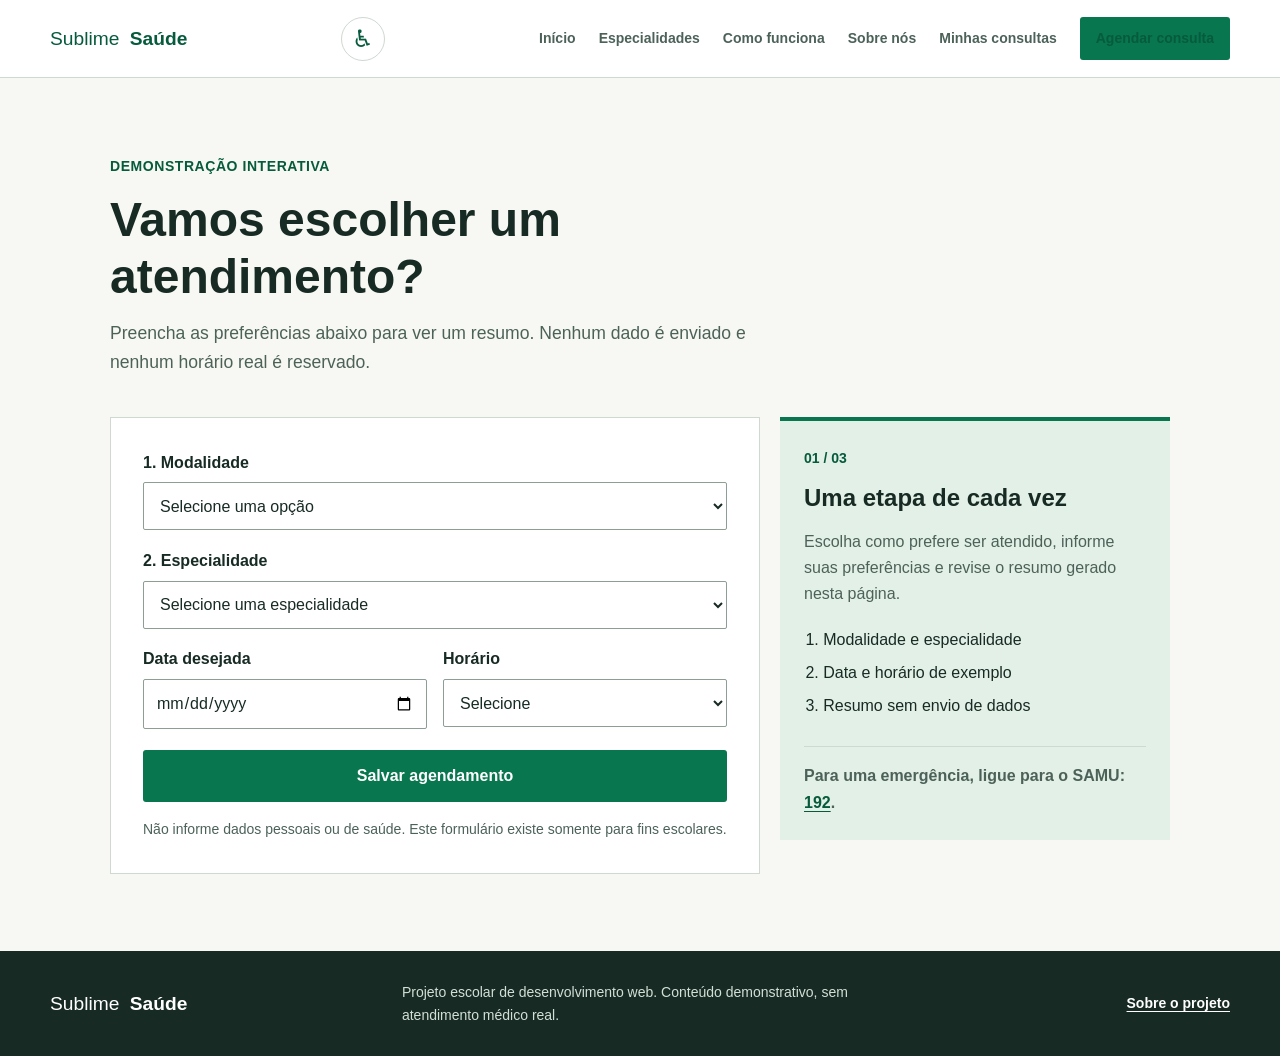
==== commit 7c2462a5: "Add local consultation history and access panel" ====
--- a/agendar-consulta.html
+++ b/agendar-consulta.html
@@ -10,13 +10,18 @@
 </head>
 <body>
   <a class="skip-link" href="#conteudo">Pular para o conteúdo</a>
-  <div class="accessibility-bar" role="region" aria-label="Recursos de acessibilidade"><div class="accessibility-inner">
-    <span class="accessibility-label">Acessibilidade</span><button class="utility-button" type="button" data-action="speak">Ouvir página</button><button class="utility-button" type="button" data-action="stop-speaking">Parar leitura</button><button class="utility-button" type="button" data-action="text-size" aria-pressed="false">Aumentar texto</button><button class="utility-button" type="button" data-action="contrast" aria-pressed="false">Alto contraste</button><span class="sr-only" data-accessibility-status role="status" aria-live="polite"></span>
-  </div></div>
   <header class="site-header">
     <a class="brand" href="index.html" aria-label="Sublime Saúde, início">Sublime <strong>Saúde</strong></a>
+    <div class="accessibility-widget" data-accessibility-widget>
+      <button class="accessibility-toggle" type="button" aria-label="Abrir opções de acessibilidade" aria-expanded="false" aria-controls="painel-acessibilidade" data-accessibility-toggle><span aria-hidden="true">♿︎</span></button>
+      <section class="accessibility-panel" id="painel-acessibilidade" aria-label="Opções de acessibilidade" data-accessibility-panel hidden>
+        <h2>Opções de acessibilidade</h2>
+        <button class="utility-button" type="button" data-action="speak">Ouvir página</button><button class="utility-button" type="button" data-action="stop-speaking">Parar leitura</button><button class="utility-button" type="button" data-action="text-size" aria-pressed="false">Aumentar texto</button><button class="utility-button" type="button" data-action="contrast" aria-pressed="false">Alto contraste</button>
+      </section>
+      <span class="sr-only" data-accessibility-status role="status" aria-live="polite"></span>
+    </div>
     <button class="menu-toggle" type="button" aria-label="Abrir menu" aria-expanded="false" aria-controls="navegacao-principal" data-menu-toggle>Menu</button>
-    <nav class="site-nav" id="navegacao-principal" aria-label="Navegação principal" data-site-nav><a href="index.html">Início</a><a href="especialidades.html">Especialidades</a><a href="como-funciona.html">Como funciona</a><a href="sobre-nos.html">Sobre nós</a><a class="nav-cta" href="agendar-consulta.html" aria-current="page">Agendar consulta</a></nav>
+    <nav class="site-nav" id="navegacao-principal" aria-label="Navegação principal" data-site-nav><a href="index.html">Início</a><a href="especialidades.html">Especialidades</a><a href="como-funciona.html">Como funciona</a><a href="sobre-nos.html">Sobre nós</a><a href="minhas-consultas.html">Minhas consultas</a><a class="nav-cta" href="agendar-consulta.html" aria-current="page">Agendar consulta</a></nav>
   </header>
   <main id="conteudo" class="page-main booking-main">
     <header class="page-heading"><p class="eyebrow">Demonstração interativa</p><h1>Vamos escolher um atendimento?</h1><p>Preencha as preferências abaixo para ver um resumo. Nenhum dado é enviado e nenhum horário real é reservado.</p></header>
@@ -26,12 +31,12 @@
         <div class="form-field"><label for="especialidade">2. Especialidade</label><select id="especialidade" name="especialidade" required><option value="">Selecione uma especialidade</option><option>Clínica geral</option><option>Cardiologia</option><option>Pediatria</option><option>Dermatologia</option><option>Psicologia</option><option>Oftalmologia</option></select></div>
         <div class="form-field" id="unit-field" hidden><label for="unidade">3. Unidade de exemplo</label><select id="unidade" name="unidade"><option value="">Selecione uma unidade</option><option>Unidade Central (exemplo)</option><option>Unidade Jardim (exemplo)</option></select></div>
         <div class="form-row"><div class="form-field"><label for="data">Data desejada</label><input id="data" name="data" type="date" required></div><div class="form-field"><label for="horario">Horário</label><select id="horario" name="horario" required><option value="">Selecione</option><option>09:00</option><option>10:30</option><option>13:30</option><option>15:00</option></select></div></div>
-        <button class="button button-primary form-submit" type="submit">Revisar demonstração</button>
+        <button class="button button-primary form-submit" type="submit">Salvar agendamento</button>
         <p class="form-footnote">Não informe dados pessoais ou de saúde. Este formulário existe somente para fins escolares.</p>
       </form>
       <aside class="booking-aside"><span class="aside-index">01 / 03</span><h2>Uma etapa de cada vez</h2><p>Escolha como prefere ser atendido, informe suas preferências e revise o resumo gerado nesta página.</p><ol><li>Modalidade e especialidade</li><li>Data e horário de exemplo</li><li>Resumo sem envio de dados</li></ol><p class="aside-note">Para uma emergência, ligue para o SAMU: <a href="tel:192">192</a>.</p></aside>
     </div>
-    <section class="confirmation" id="confirmation" tabindex="-1" hidden aria-labelledby="confirmation-title" aria-live="polite"><div><h2 id="confirmation-title">Resumo demonstrativo</h2><p id="confirmation-summary"></p><p class="confirmation-note">Esta simulação não reserva consulta nem envia informações.</p></div></section>
+    <section class="confirmation" id="confirmation" tabindex="-1" hidden aria-labelledby="confirmation-title" aria-live="polite"><div><h2 id="confirmation-title">Agendamento salvo neste navegador</h2><p id="confirmation-summary"></p><p class="confirmation-note">É uma simulação local; nenhuma consulta foi reservada por um serviço de saúde. <a href="minhas-consultas.html">Ver minhas consultas</a></p></div></section>
   </main>
   <footer class="site-footer"><div class="footer-inner"><a class="brand footer-brand" href="index.html">Sublime <strong>Saúde</strong></a><p>Projeto escolar de desenvolvimento web. Conteúdo demonstrativo, sem atendimento médico real.</p><a href="sobre-nos.html#projeto">Sobre o projeto</a></div></footer>
 </body>
--- a/assets/css/style.css
+++ b/assets/css/style.css
@@ -37,11 +37,14 @@
 .skip-link { position: absolute; z-index: 10; top: 0.5rem; left: 0.5rem; padding: 0.75rem 1rem; background: var(--ink); color: var(--white); transform: translateY(-160%); }
 .skip-link:focus { transform: translateY(0); color: var(--white); }
 
-.accessibility-bar { background: var(--ink); color: var(--white); }
-.accessibility-inner { width: min(1180px, calc(100% - 2rem)); min-height: 44px; margin: 0 auto; display: flex; align-items: center; justify-content: flex-end; gap: 0.45rem; }
-.accessibility-label { margin-right: auto; font-size: var(--small-size); font-weight: 700; }
-.utility-button { border: 1px solid #8fa69a; border-radius: 3px; background: transparent; color: var(--white); padding: 0.25rem 0.55rem; cursor: pointer; font-size: var(--small-size); line-height: 1.3; }
-.utility-button:hover, .utility-button[aria-pressed="true"] { background: var(--white); color: var(--ink); }
+.accessibility-widget { position: relative; }
+.accessibility-toggle { width: 44px; height: 44px; display: grid; place-items: center; border: 1px solid var(--line); border-radius: 50%; background: var(--white); color: var(--green-dark); cursor: pointer; }
+.accessibility-toggle span { font-family: "Segoe UI Symbol", sans-serif; font-size: 1.5rem; font-variant-emoji: text; line-height: 1; }
+.accessibility-toggle:hover, .accessibility-toggle[aria-expanded="true"] { background: var(--green-soft); }
+.accessibility-panel { position: absolute; z-index: 10; top: calc(100% + 0.75rem); right: 0; width: min(19rem, calc(100vw - 2rem)); padding: 1rem; display: grid; gap: 0.5rem; background: var(--white); border: 1px solid var(--line); box-shadow: 0 8px 24px #172b2420; }
+.accessibility-panel h2 { margin: 0 0 0.35rem; font-size: 1rem; }
+.utility-button { min-height: 42px; padding: 0.55rem 0.7rem; border: 1px solid var(--line); border-radius: 2px; background: var(--white); color: var(--ink); text-align: left; cursor: pointer; font-size: var(--small-size); }
+.utility-button:hover, .utility-button[aria-pressed="true"] { background: var(--green-soft); border-color: var(--green); }
 .site-header { min-height: 78px; padding: 0 max(1rem, calc((100% - 1180px) / 2)); display: flex; align-items: center; justify-content: space-between; gap: 1.5rem; background: var(--white); border-bottom: 1px solid var(--line); position: relative; z-index: 5; }
 .brand { color: var(--green-dark); display: inline-flex; gap: 0.65rem; align-items: center; text-decoration: none; font-size: 1.2rem; font-weight: 500; white-space: nowrap; }
 .brand:hover { color: var(--green-dark); }
@@ -117,6 +120,17 @@
 .notice { margin-top: 1.5rem; padding: 1rem 1.15rem; background: var(--gold-soft); border-left: 4px solid var(--gold); }
 .notice p { display: inline; margin: 0 0 0 0.35rem; color: var(--ink); }
 .page-action { margin-top: 2rem; }
+.consultation-filters { display: inline-flex; margin-bottom: 1.25rem; border: 1px solid var(--line); background: var(--white); }
+.consultation-filters button { min-height: 44px; padding: 0.55rem 1rem; border: 0; background: transparent; color: var(--ink); font-weight: 700; cursor: pointer; }
+.consultation-filters button[aria-pressed="true"] { background: var(--green-dark); color: var(--white); }
+.consultation-list { display: grid; gap: 0.75rem; }
+.consultation-item { display: flex; align-items: flex-start; justify-content: space-between; gap: 1rem; padding: 1rem; background: var(--white); border: 1px solid var(--line); border-left: 4px solid var(--green); }
+.consultation-item[data-status="cancelada"] { border-left-color: var(--muted); }
+.consultation-item h2 { margin: 0 0 0.4rem; font-size: 1.15rem; }
+.consultation-item p { margin: 0.2rem 0; color: var(--muted); }
+.consultation-item .button { flex: 0 0 auto; }
+.consultation-empty { margin: 0; padding: 1.25rem; color: var(--muted); background: var(--white); border: 1px solid var(--line); }
+.local-storage-note { margin-top: 1.25rem; color: var(--muted); font-size: var(--small-size); }
 .steps-list { margin: 0; padding: 0; list-style: none; border-top: 1px solid var(--line); }
 .steps-list li { display: grid; grid-template-columns: 4rem 1fr; gap: 1rem; padding: 1.5rem 0; border-bottom: 1px solid var(--line); }
 .step-number { color: var(--green); font-size: 1.6rem; font-weight: 800; }
@@ -171,15 +185,17 @@
   .site-nav.is-open { display: grid; gap: 0.15rem; }
   .site-nav a { padding: 0.75rem; }
   .site-nav .nav-cta { text-align: center; margin-top: 0.35rem; }
+  .accessibility-panel { right: 0; }
   .hero { grid-template-columns: 1fr 0.85fr; gap: 1.5rem; }
   .hero-art { min-height: 340px; }
   .specialty-grid { grid-template-columns: repeat(2, 1fr); }
 }
 @media (max-width: 640px) {
-  .accessibility-inner { width: calc(100% - 1rem); padding-block: 0.45rem; justify-content: flex-start; flex-wrap: wrap; }
-  .accessibility-label { flex-basis: 100%; }
-  .utility-button { min-height: 38px; }
-  .site-header { padding-inline: 1rem; }
+  .accessibility-toggle { flex: 0 0 44px; }
+  .utility-button { min-height: 44px; }
+  .site-header { padding-inline: 1rem; gap: 0.5rem; }
+  .accessibility-panel { top: calc(100% + 0.5rem); }
+  .brand { font-size: 1rem; }
   .hero { min-height: 0; padding-block: 3rem; grid-template-columns: 1fr; }
   .hero h1 { font-size: clamp(2.4rem, 11vw, 3.3rem); }
   .hero-art { min-height: 300px; }
@@ -194,6 +210,9 @@
   .steps-list li { grid-template-columns: 2.75rem 1fr; gap: 0.6rem; }
   .form-row { grid-template-columns: 1fr; gap: 0; }
   .footer-inner { align-items: flex-start; flex-direction: column; gap: 0.75rem; }
+  .consultation-item { flex-direction: column; }
+  .consultation-filters { display: flex; width: 100%; }
+  .consultation-filters button { flex: 1; }
 }
 @media (prefers-reduced-motion: reduce) {
   *, *::before, *::after { scroll-behavior: auto !important; transition-duration: 0.01ms !important; animation-duration: 0.01ms !important; }
